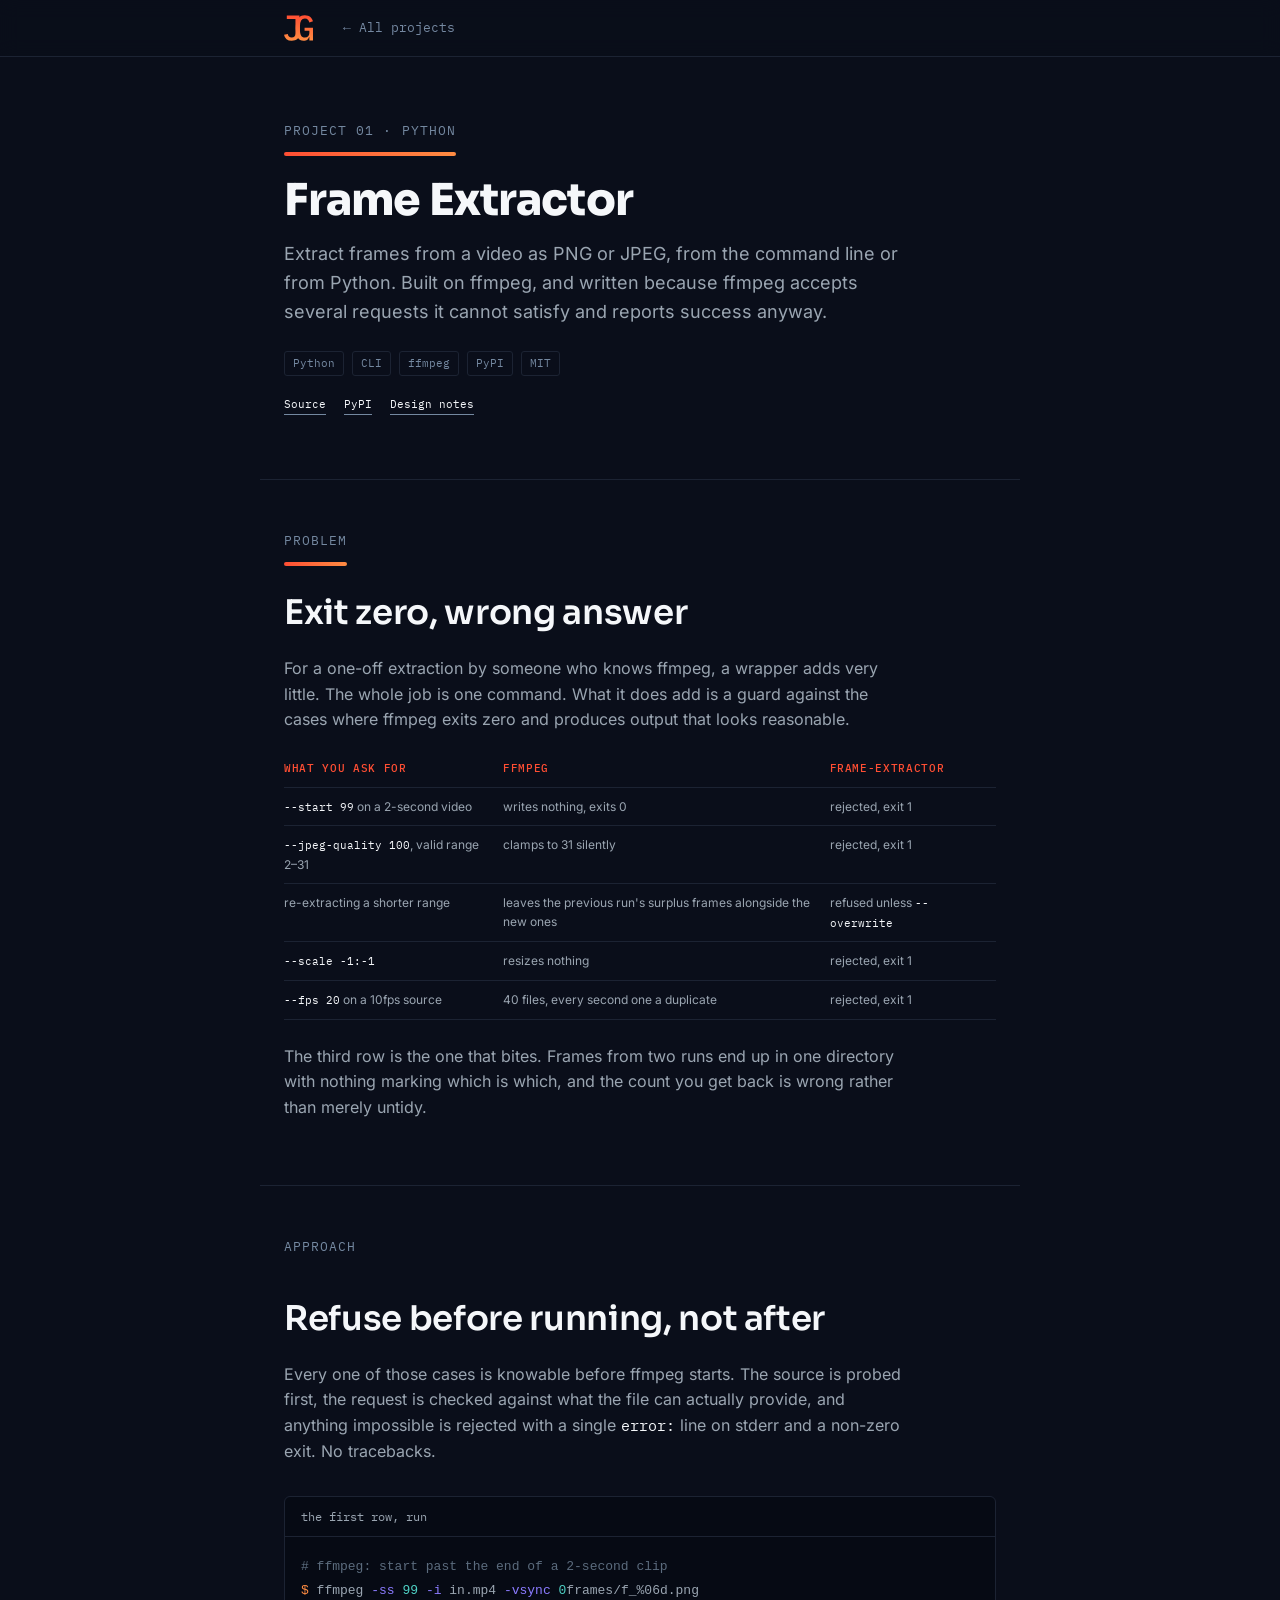
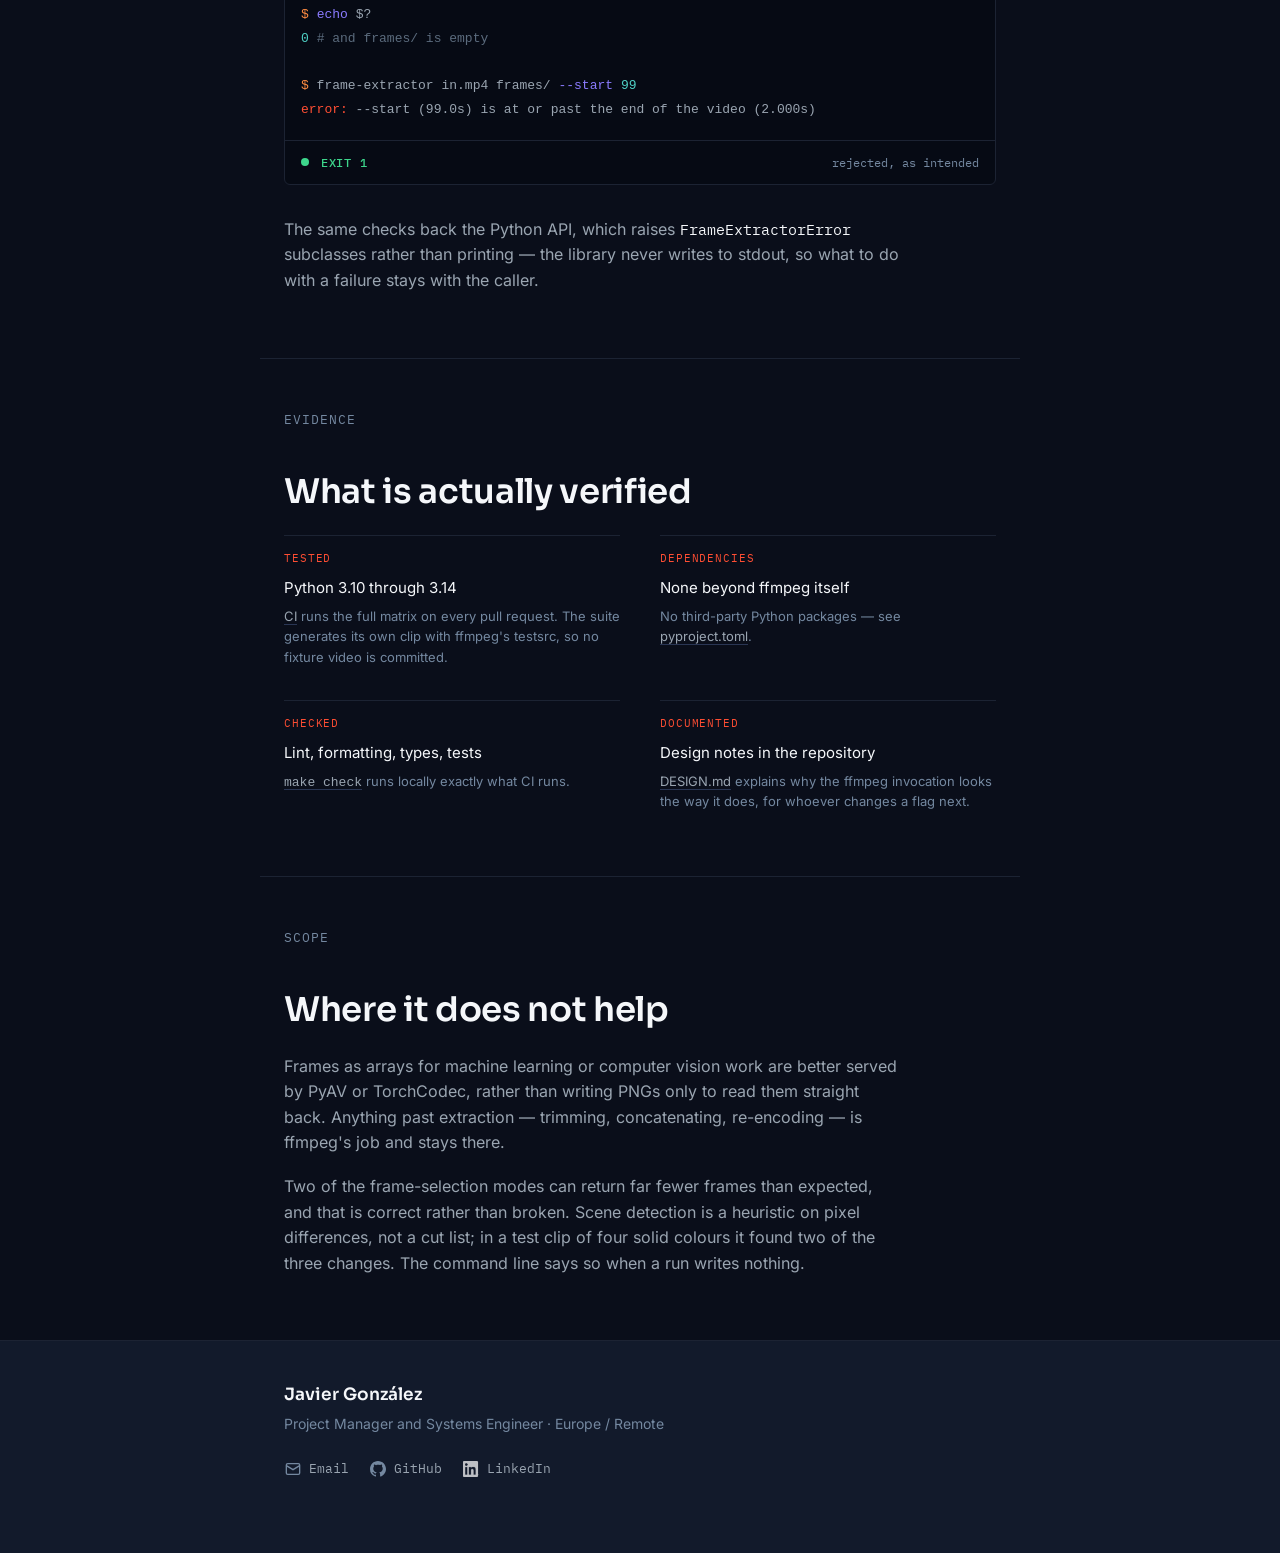
==== projects/frame-extractor/index.html @ 41cb8438 "feat: add frame-extractor detail page - Build the detail template as problem, approach, evidence and" ====
<!DOCTYPE html>
<html lang="en">

<head>
  <meta charset="UTF-8">
  <meta name="viewport" content="width=device-width, initial-scale=1.0">

  <title>Frame Extractor — Javier González</title>
  <meta name="description"
    content="Frame Extractor: a CLI and Python library for pulling frames out of video, built to reject the requests ffmpeg accepts and silently gets wrong.">

  <meta property="og:title" content="Frame Extractor — Javier González">
  <meta property="og:description"
    content="A CLI and Python library for pulling frames out of video, built to reject the requests ffmpeg accepts and silently gets wrong.">
  <meta property="og:type" content="article">
  <meta property="og:url" content="https://jgonmor16.github.io/projects/frame-extractor/">
  <meta property="og:image" content="https://jgonmor16.github.io/assets/img/og-image.png">
  <meta name="theme-color" content="#0A0E1A">

  <link rel="icon" href="/assets/img/favicon.ico" sizes="32x32">
  <link rel="icon" href="/assets/img/favicon.svg" type="image/svg+xml">
  <link rel="apple-touch-icon" href="/assets/img//apple-touch-icon.png">

  <link rel="stylesheet" href="/assets/css/fonts.css">
  <link rel="stylesheet" href="/assets/css/tokens.css">
  <link rel="stylesheet" href="/assets/css/base.css">
  <link rel="stylesheet" href="/assets/css/nav.css">
  <link rel="stylesheet" href="/assets/css/projects.css">
  <link rel="stylesheet" href="/assets/css/knowledge.css">
  <link rel="stylesheet" href="/assets/css/footer.css">
  <link rel="stylesheet" href="/assets/css/detail.css">
  <link rel="stylesheet" href="/assets/css/motion.css">
</head>

<body>

  <a class="skip-link" href="#main">Skip to content</a>

  <nav class="nav" aria-label="Main">
    <div class="nav__inner">
      <a class="nav__mark" href="/" aria-label="Home">
        <img src="/assets/img/logo.svg" alt="" width="29" height="26">
      </a>
      <ul class="nav__list">
        <li><a href="/#projects">&larr; All projects</a></li>
      </ul>
    </div>
  </nav>

  <main id="main">

    <header class="section detail__head">
      <p class="eyebrow">Project 01 &middot; Python</p>
      <h1 class="detail__title">Frame Extractor</h1>
      <p class="detail__lead">
        Extract frames from a video as PNG or JPEG, from the command
        line or from Python. Built on ffmpeg, and written because
        ffmpeg accepts several requests it cannot satisfy and reports
        success anyway.
      </p>

      <ul class="project__tags detail__tags">
        <li>Python</li>
        <li>CLI</li>
        <li>ffmpeg</li>
        <li>PyPI</li>
        <li>MIT</li>
      </ul>

      <div class="project__links detail__links">
        <a href="https://github.com/jgonmor16/frame-extractor" target="_blank" rel="noopener">Source</a>
        <a href="https://pypi.org/project/frame-extractor-ffmpeg/" target="_blank" rel="noopener">PyPI</a>
        <a href="https://github.com/jgonmor16/frame-extractor/blob/main/docs/DESIGN.md" target="_blank"
          rel="noopener">Design notes</a>
      </div>
    </header>

    <section class="section" aria-labelledby="problem-title">
      <p class="eyebrow">Problem</p>
      <h2 class="section__title" id="problem-title">
        Exit zero, wrong answer
      </h2>
      <p class="detail__text">
        For a one-off extraction by someone who knows ffmpeg, a wrapper
        adds very little. The whole job is one command. What it does
        add is a guard against the cases where ffmpeg exits zero and
        produces output that looks reasonable.
      </p>

      <div class="dtable-scroll">
        <table class="dtable">
          <thead>
            <tr>
              <th scope="col">What you ask for</th>
              <th scope="col">ffmpeg</th>
              <th scope="col">frame-extractor</th>
            </tr>
          </thead>
          <tbody>
            <tr>
              <td><code>--start 99</code> on a 2-second video</td>
              <td>writes nothing, exits 0</td>
              <td class="dtable__ok">rejected, exit 1</td>
            </tr>
            <tr>
              <td><code>--jpeg-quality 100</code>, valid range 2&ndash;31</td>
              <td>clamps to 31 silently</td>
              <td class="dtable__ok">rejected, exit 1</td>
            </tr>
            <tr>
              <td>re-extracting a shorter range</td>
              <td>leaves the previous run's surplus frames alongside
                the new ones</td>
              <td class="dtable__ok">refused unless
                <code>--overwrite</code>
              </td>
            </tr>
            <tr>
              <td><code>--scale -1:-1</code></td>
              <td>resizes nothing</td>
              <td class="dtable__ok">rejected, exit 1</td>
            </tr>
            <tr>
              <td><code>--fps 20</code> on a 10fps source</td>
              <td>40 files, every second one a duplicate</td>
              <td class="dtable__ok">rejected, exit 1</td>
            </tr>
          </tbody>
        </table>
      </div>

      <p class="detail__text">
        The third row is the one that bites. Frames from two runs end
        up in one directory with nothing marking which is which, and
        the count you get back is wrong rather than merely untidy.
      </p>
    </section>

    <section class="section" aria-labelledby="approach-title">
      <p class="eyebrow">Approach</p>
      <h2 class="section__title" id="approach-title">
        Refuse before running, not after
      </h2>
      <p class="detail__text">
        Every one of those cases is knowable before ffmpeg starts. The
        source is probed first, the request is checked against what the
        file can actually provide, and anything impossible is rejected
        with a single <code>error:</code> line on stderr and a non-zero
        exit. No tracebacks.
      </p>

      <!-- The preformatted lines below exceed 80 columns on
                                                                                                                                                                                                                                                                                                                                                                                                                                                                                                                                                                                                                                                                                                                                                                                                                                                                                                                                                                       purpose: whitespace is significant there, so wrapping
                                                                                                                                                                                                                                                                                                                                                                                                                                                                                                                                                                                                                                                                                                                                                                                                                                                                                                                                                                                  the source would add real breaks to the output. -->
      <figure class="term">
        <figcaption class="term__bar">
          <span class="term__label">the first row, run</span>
        </figcaption>
        <pre class="term__code"><code><span class="tok-c"># ffmpeg: start past the end of a 2-second clip</span>
<span class="tok-p">$</span> ffmpeg <span class="tok-k">-ss</span> <span class="tok-n">99</span> <span class="tok-k">-i</span> in.mp4 <span class="tok-k">-vsync</span> <span class="tok-n">0</span>frames/f_%06d.png
<span class="tok-p">$</span> <span class="tok-k">echo</span> $?
<span class="tok-n">0</span> <span class="tok-c"># and frames/ is empty</span>

<span class="tok-p">$</span> frame-extractor in.mp4 frames/ <span class="tok-k">--start</span> <span class="tok-n">99</span>
<span class="tok-e">error:</span> --start (99.0s) is at or past the end of the video (2.000s)</code></pre>
        <figcaption class="term__verdict">
          <span class="term__dot" aria-hidden="true"></span>
          EXIT 1
          <span class="term__meta">rejected, as intended</span>
        </figcaption>
      </figure>

      <p class="detail__text">
        The same checks back the Python API, which raises
        <code>FrameExtractorError</code> subclasses rather than
        printing &mdash; the library never writes to stdout, so what to
        do with a failure stays with the caller.
      </p>
    </section>

    <section class="section" aria-labelledby="evidence-title">
      <p class="eyebrow">Evidence</p>
      <h2 class="section__title" id="evidence-title">
        What is actually verified
      </h2>

      <dl class="knowledge detail__facts">
        <div class="knowledge__group">
          <dt class="knowledge__domain">Tested</dt>
          <dd class="knowledge__items">Python 3.10 through 3.14</dd>
          <dd class="knowledge__note">
            <a href="https://github.com/jgonmor16/frame-extractor/actions/workflows/tests.yml"
              target="_blank" rel="noopener">CI</a> runs the full
            matrix on every pull request. The suite generates its own
            clip with ffmpeg's testsrc, so no fixture video is
            committed.
          </dd>
        </div>
        <div class="knowledge__group">
          <dt class="knowledge__domain">Dependencies</dt>
          <dd class="knowledge__items">None beyond ffmpeg itself</dd>
          <dd class="knowledge__note">
            No third-party Python packages &mdash; see
            <a href="https://github.com/jgonmor16/frame-extractor/blob/main/pyproject.toml"
              target="_blank" rel="noopener">pyproject.toml</a>.
          </dd>
        </div>
        <div class="knowledge__group">
          <dt class="knowledge__domain">Checked</dt>
          <dd class="knowledge__items">Lint, formatting, types, tests</dd>
          <dd class="knowledge__note">
            <a href="https://github.com/jgonmor16/frame-extractor/blob/main/Makefile"
              target="_blank" rel="noopener"><code>make check</code></a>
            runs locally exactly what CI runs.
          </dd>
        </div>
        <div class="knowledge__group">
          <dt class="knowledge__domain">Documented</dt>
          <dd class="knowledge__items">Design notes in the repository</dd>
          <dd class="knowledge__note">
            <a href="https://github.com/jgonmor16/frame-extractor/blob/main/docs/DESIGN.md"
              target="_blank" rel="noopener">DESIGN.md</a> explains why
            the ffmpeg invocation looks the way it does, for whoever
            changes a flag next.
          </dd>
        </div>
      </dl>
    </section>

    <section class="section" aria-labelledby="scope-title">
      <p class="eyebrow">Scope</p>
      <h2 class="section__title" id="scope-title">
        Where it does not help
      </h2>
      <p class="detail__text">
        Frames as arrays for machine learning or computer vision work
        are better served by PyAV or TorchCodec, rather than writing
        PNGs only to read them straight back. Anything past extraction
        &mdash; trimming, concatenating, re-encoding &mdash; is
        ffmpeg's job and stays there.
      </p>
      <p class="detail__text">
        Two of the frame-selection modes can return far fewer frames
        than expected, and that is correct rather than broken. Scene
        detection is a heuristic on pixel differences, not a cut list;
        in a test clip of four solid colours it found two of the three
        changes. The command line says so when a run writes nothing.
      </p>
    </section>

  </main>

  <footer class="foot">
    <div class="foot__inner">
      <p class="foot__name">Javier González</p>
      <p class="foot__role">
        Project Manager and Systems Engineer &middot; Europe / Remote
      </p>
      <ul class="foot__links">
        <li>
          <a href="mailto:jgonmor16@gmail.com">
            <span class="contact__icon" aria-hidden="true">
              <svg viewBox="0 0 24 24" width="16" height="16"
                fill="none" stroke="currentColor" stroke-width="2">
                <rect x="2" y="4" width="20" height="16" rx="2"/>
                <path d="m2 7 10 6 10-6"/>
              </svg>
            </span>
            Email
          </a>
        </li>
        <li>
          <a href="https://github.com/jgonmor16"
            target="_blank" rel="noopener">
            <span class="contact__icon" aria-hidden="true">
              <svg viewBox="0 0 16 16" width="16" height="16" fill="currentColor">
                <path d="M6.766 11.328c-2.063-.25-3.516-1.734-3.516-3.656 0-.781.281-1.625.75-2.188-.203-.515-.172-1.609.063-2.062.625-.078 1.468.25 1.968.703.594-.187 1.219-.281 1.985-.281.765 0 1.39.094 1.953.265.484-.437 1.344-.765 1.969-.687.218.422.25 1.515.046 2.047.5.593.766 1.39.766 2.203 0 1.922-1.453 3.375-3.547 3.64.531.344.89 1.094.89 1.954v1.625c0 .468.391.734.86.547C13.781 14.359 16 11.53 16 8.03 16 3.61 12.406 0 7.984 0 3.563 0 0 3.61 0 8.031a7.88 7.88 0 0 0 5.172 7.422c.422.156.828-.125.828-.547v-1.25c-.219.094-.5.156-.75.156-1.031 0-1.64-.562-2.078-1.609-.172-.422-.36-.672-.719-.719-.187-.015-.25-.093-.25-.187 0-.188.313-.328.625-.328.453 0 .844.281 1.25.86.313.452.64.655 1.031.655s.641-.14 1-.5c.266-.265.47-.5.657-.656"/>
              </svg>
            </span>
            GitHub</a>
        </li>
        <li>
          <a href="https://www.linkedin.com/in/jgonzalezmoreno/"
            target="_blank" rel="noopener">
            <span class="contact__icon">
              <img src="/assets/img/InBug-White.png" alt="LinkedIn"
                width="16" height="16">
            </span>
            LinkedIn</a>
        </li>
      </ul>
    </div>
  </footer>

  <script src="/assets/js/motion.js" defer></script>
</body>

</html>
---- assets/css/fonts.css ----
/* Self-hosted open source fonts.
   Sora, Inter and IBM Plex Mono are all licensed under the
   SIL Open Font License 1.1. See fonts/OFL.txt for full terms.
   Served locally so the page makes no third-party requests. */

/* ---------- Sora (display) ---------- */
@font-face {
  font-family: 'Sora';
  font-style: normal;
  font-weight: 600;
  font-display: swap;
  src: url('../fonts/sora-latin-600-normal.woff2') format('woff2');
  unicode-range:
    U+0000-00FF, U+0131, U+0152-0153, U+02BB-02BC, U+02C6, U+02DA,
    U+02DC, U+0304, U+0308, U+0329, U+2000-206F, U+2074, U+20AC,
    U+2122, U+2191, U+2193, U+2212, U+2215, U+FEFF, U+FFFD;
}

@font-face {
  font-family: 'Sora';
  font-style: normal;
  font-weight: 600;
  font-display: swap;
  src: url('../fonts/sora-latin-ext-600-normal.woff2') format('woff2');
  unicode-range:
    U+0100-02BA, U+02BD-02C5, U+02C7-02CC, U+02CE-02D7, U+02DD-02FF,
    U+1D00-1DBF, U+1E00-1E9F, U+1EF2-1EFF, U+2020, U+20A0-20AB,
    U+20AD-20C0, U+2113, U+2C60-2C7F, U+A720-A7FF;
}

@font-face {
  font-family: 'Sora';
  font-style: normal;
  font-weight: 800;
  font-display: swap;
  src: url('../fonts/sora-latin-800-normal.woff2') format('woff2');
  unicode-range:
    U+0000-00FF, U+0131, U+0152-0153, U+02BB-02BC, U+02C6, U+02DA,
    U+02DC, U+0304, U+0308, U+0329, U+2000-206F, U+2074, U+20AC,
    U+2122, U+2191, U+2193, U+2212, U+2215, U+FEFF, U+FFFD;
}

@font-face {
  font-family: 'Sora';
  font-style: normal;
  font-weight: 800;
  font-display: swap;
  src: url('../fonts/sora-latin-ext-800-normal.woff2') format('woff2');
  unicode-range:
    U+0100-02BA, U+02BD-02C5, U+02C7-02CC, U+02CE-02D7, U+02DD-02FF,
    U+1D00-1DBF, U+1E00-1E9F, U+1EF2-1EFF, U+2020, U+20A0-20AB,
    U+20AD-20C0, U+2113, U+2C60-2C7F, U+A720-A7FF;
}

/* ---------- Inter (body) ---------- */
@font-face {
  font-family: 'Inter';
  font-style: normal;
  font-weight: 400;
  font-display: swap;
  src: url('../fonts/inter-latin-400-normal.woff2') format('woff2');
  unicode-range:
    U+0000-00FF, U+0131, U+0152-0153, U+02BB-02BC, U+02C6, U+02DA,
    U+02DC, U+0304, U+0308, U+0329, U+2000-206F, U+2074, U+20AC,
    U+2122, U+2191, U+2193, U+2212, U+2215, U+FEFF, U+FFFD;
}

@font-face {
  font-family: 'Inter';
  font-style: normal;
  font-weight: 400;
  font-display: swap;
  src: url('../fonts/inter-latin-ext-400-normal.woff2') format('woff2');
  unicode-range:
    U+0100-02BA, U+02BD-02C5, U+02C7-02CC, U+02CE-02D7, U+02DD-02FF,
    U+1D00-1DBF, U+1E00-1E9F, U+1EF2-1EFF, U+2020, U+20A0-20AB,
    U+20AD-20C0, U+2113, U+2C60-2C7F, U+A720-A7FF;
}

@font-face {
  font-family: 'Inter';
  font-style: normal;
  font-weight: 500;
  font-display: swap;
  src: url('../fonts/inter-latin-500-normal.woff2') format('woff2');
  unicode-range:
    U+0000-00FF, U+0131, U+0152-0153, U+02BB-02BC, U+02C6, U+02DA,
    U+02DC, U+0304, U+0308, U+0329, U+2000-206F, U+2074, U+20AC,
    U+2122, U+2191, U+2193, U+2212, U+2215, U+FEFF, U+FFFD;
}

@font-face {
  font-family: 'Inter';
  font-style: normal;
  font-weight: 500;
  font-display: swap;
  src: url('../fonts/inter-latin-ext-500-normal.woff2') format('woff2');
  unicode-range:
    U+0100-02BA, U+02BD-02C5, U+02C7-02CC, U+02CE-02D7, U+02DD-02FF,
    U+1D00-1DBF, U+1E00-1E9F, U+1EF2-1EFF, U+2020, U+20A0-20AB,
    U+20AD-20C0, U+2113, U+2C60-2C7F, U+A720-A7FF;
}

@font-face {
  font-family: 'Inter';
  font-style: normal;
  font-weight: 600;
  font-display: swap;
  src: url('../fonts/inter-latin-600-normal.woff2') format('woff2');
  unicode-range:
    U+0000-00FF, U+0131, U+0152-0153, U+02BB-02BC, U+02C6, U+02DA,
    U+02DC, U+0304, U+0308, U+0329, U+2000-206F, U+2074, U+20AC,
    U+2122, U+2191, U+2193, U+2212, U+2215, U+FEFF, U+FFFD;
}

@font-face {
  font-family: 'Inter';
  font-style: normal;
  font-weight: 600;
  font-display: swap;
  src: url('../fonts/inter-latin-ext-600-normal.woff2') format('woff2');
  unicode-range:
    U+0100-02BA, U+02BD-02C5, U+02C7-02CC, U+02CE-02D7, U+02DD-02FF,
    U+1D00-1DBF, U+1E00-1E9F, U+1EF2-1EFF, U+2020, U+20A0-20AB,
    U+20AD-20C0, U+2113, U+2C60-2C7F, U+A720-A7FF;
}

/* ---------- IBM Plex Mono (accent) ---------- */
@font-face {
  font-family: 'IBM Plex Mono';
  font-style: normal;
  font-weight: 400;
  font-display: swap;
  src: url('../fonts/ibm-plex-mono-latin-400-normal.woff2') format('woff2');
  unicode-range:
    U+0000-00FF, U+0131, U+0152-0153, U+02BB-02BC, U+02C6, U+02DA,
    U+02DC, U+0304, U+0308, U+0329, U+2000-206F, U+2074, U+20AC,
    U+2122, U+2191, U+2193, U+2212, U+2215, U+FEFF, U+FFFD;
}

@font-face {
  font-family: 'IBM Plex Mono';
  font-style: normal;
  font-weight: 400;
  font-display: swap;
  src: url('../fonts/ibm-plex-mono-latin-ext-400-normal.woff2') format('woff2');
  unicode-range:
    U+0100-02BA, U+02BD-02C5, U+02C7-02CC, U+02CE-02D7, U+02DD-02FF,
    U+1D00-1DBF, U+1E00-1E9F, U+1EF2-1EFF, U+2020, U+20A0-20AB,
    U+20AD-20C0, U+2113, U+2C60-2C7F, U+A720-A7FF;
}

@font-face {
  font-family: 'IBM Plex Mono';
  font-style: normal;
  font-weight: 500;
  font-display: swap;
  src: url('../fonts/ibm-plex-mono-latin-500-normal.woff2') format('woff2');
  unicode-range:
    U+0000-00FF, U+0131, U+0152-0153, U+02BB-02BC, U+02C6, U+02DA,
    U+02DC, U+0304, U+0308, U+0329, U+2000-206F, U+2074, U+20AC,
    U+2122, U+2191, U+2193, U+2212, U+2215, U+FEFF, U+FFFD;
}

@font-face {
  font-family: 'IBM Plex Mono';
  font-style: normal;
  font-weight: 500;
  font-display: swap;
  src: url('../fonts/ibm-plex-mono-latin-ext-500-normal.woff2') format('woff2');
  unicode-range:
    U+0100-02BA, U+02BD-02C5, U+02C7-02CC, U+02CE-02D7, U+02DD-02FF,
    U+1D00-1DBF, U+1E00-1E9F, U+1EF2-1EFF, U+2020, U+20A0-20AB,
    U+20AD-20C0, U+2113, U+2C60-2C7F, U+A720-A7FF;
}
---- assets/css/tokens.css ----
/* ---------- Design tokens ---------- */
:root {
  --bg: #0A0E1A;
  --surface: #0D1220;
  --surface-2: #121A2B;
  --line: #1C2333;
  --line-strong: #2A3654;

  --text-primary: #F5F7FA;
  --text-secondary: #9AA5B1;
  --text-muted: #7488A0;
  --text-faint: #7488A0;

  --accent: #FF4E33;
  --accent-2: #FF8C42;

  --signal: #3DD68C;
  --info: #8B7BFF;

  /* Syntax, for code panels. */
  --tok-kw: #FF8C42;
  --tok-str: #3DD68C;
  --tok-fn: #8B7BFF;
  --tok-num: #4FD1C5;
  --tok-comment: #5B6B7D;
  --tok-err: #FF4E33;

  --font-display: 'Sora', sans-serif;
  --font-body: 'Inter', sans-serif;
  --font-mono: 'IBM Plex Mono', monospace;

  --radius: 6px;
  --container: 760px;
  --section-gap: clamp(44px, 5vw, 64px);
  --nav-h: 56px;
}
---- assets/css/base.css ----
/* ---------- Reset ---------- */
*,
*::before,
*::after {
  box-sizing: border-box;
}

html {
  scroll-behavior: smooth;
}

body {
  margin: 0;
  background: var(--bg);
  color: var(--text-primary);
  font-family: var(--font-body);
  line-height: 1.6;
  -webkit-font-smoothing: antialiased;
}

img {
  max-width: 100%;
  display: block;
}

/* ---------- Accessibility: focus + skip link ---------- */
a:focus-visible,
button:focus-visible {
  outline: 2px solid var(--accent-2);
  outline-offset: 3px;
}

.skip-link {
  position: absolute;
  left: -999px;
  top: 0;
  background: var(--accent);
  color: #1a0400;
  padding: 10px 16px;
  border-radius: var(--radius);
  font-family: var(--font-mono);
  font-size: 14px;
  z-index: 100;
}

.skip-link:focus {
  left: 16px;
  top: 16px;
}

/* ---------- Section marker (reused across every section) ---------- */
.eyebrow {
  font-family: var(--font-mono);
  font-size: clamp(11px, 1.2vw, 13px);
  color: var(--text-muted);
  letter-spacing: 0.08em;
  text-transform: uppercase;
  width: fit-content;
  margin: 0 0 20px;
}

.eyebrow::after {
  content: "";
  display: block;
  height: 4px;
  margin-top: 10px;
  border-radius: 2px;
  background: linear-gradient(90deg, var(--accent), var(--accent-2));
  transform-origin: left center;
}

/* ---------- Layout primitives ---------- */
.section+.section {
  border-top: 1px solid var(--line);
}

.section {
  padding: clamp(36px, 4vw, 52px) 24px var(--section-gap);
  max-width: var(--container);
  margin: 0 auto;
}

.section__title {
  font-family: var(--font-display);
  font-weight: 600;
  font-size: clamp(26px, 4vw, 34px);
  letter-spacing: -0.01em;
  margin: 0 0 16px;
}

.section__lead {
  color: var(--text-secondary);
  max-width: 520px;
  margin: 0 0 48px;
}

.contact__icon {
  display: inline-flex;
  align-items: center;
  justify-content: center;
  flex: 0 0 auto;
  color: var(--text-muted);
  width: 18px;
  height: 18px;
}

.contact__icon svg,
.contact__icon img {
  display: block;
  width: 16px;
  height: 16px;
}

.contact__icon img {
  opacity: 0.72;
}
---- assets/css/nav.css ----
/* ---------- Nav ---------- */
/* scroll-padding stops an anchored section landing
   underneath the sticky bar. */
html {
  scroll-padding-top: calc(var(--nav-h) - 1px);
}

.nav {
  position: sticky;
  top: 0;
  z-index: 50;
  background: color-mix(in srgb, var(--bg) 86%, transparent);
  backdrop-filter: blur(10px);
  border-bottom: 1px solid var(--line);
}

.nav__inner {
  display: flex;
  align-items: center;
  gap: 20px;
  min-height: var(--nav-h);
  max-width: var(--container);
  margin: 0 auto;
  padding: 0 24px;
}

.nav__mark {
  display: flex;
  align-items: center;
  flex: 0 0 auto;
}

.nav__mark img {
  display: block;
}

.nav__list {
  display: flex;
  flex-wrap: wrap;
  align-items: center;
  gap: 2px;
  margin: 0;
  padding: 0;
  list-style: none;
}

.nav__list a {
  display: block;
  position: relative;
  padding: 6px 10px;
  border-radius: 4px;
  font-family: var(--font-mono);
  font-size: 13px;
  color: var(--text-muted);
  text-decoration: none;
  transition: color 0.15s ease, background 0.15s ease;
}

.nav__list a:hover {
  color: var(--text-primary);
  background: var(--surface);
}

.nav__list a[aria-current="true"] {
  color: var(--text-primary);
}

.nav__list a[aria-current="true"]::after {
  content: "";
  position: absolute;
  left: 10px;
  right: 10px;
  bottom: 0;
  height: 2px;
  border-radius: 1px;
  background: linear-gradient(90deg, var(--accent), var(--accent-2));
}

@media (max-width: 460px) {
  .nav__mark {
    display: none;
  }

  .nav__list a {
    padding: 6px 7px;
    font-size: 12px;
  }
}
---- assets/css/projects.css ----
/* ---------- Project cards ---------- */
.projects {
  display: grid;
  gap: 20px;
  grid-template-columns: 1fr;
  list-style: none;
  margin: 0;
  padding: 0;
}

@media (min-width: 720px) {
  .projects {
    grid-template-columns: 1fr 1fr;
  }
}

.project {
  position: relative;
  display: flex;
  flex-direction: column;
  padding: 28px 24px 24px;
  border: 1px solid var(--line);
  border-radius: var(--radius);
  background: var(--surface);
  transition: border-color 0.2s ease, transform 0.2s ease;
}

.project:hover {
  border-color: var(--accent);
  transform: translateY(-2px);
}

.project__index {
  font-family: var(--font-mono);
  font-size: 15px;
  font-weight: 500;
  color: var(--accent);
  margin: 0 0 12px;
}

.project__name {
  font-family: var(--font-display);
  font-weight: 600;
  font-size: 19px;
  margin: 0 0 10px;
}

.project__desc {
  color: var(--text-secondary);
  font-size: 15px;
  margin: 0 0 20px;
  flex-grow: 1;
}

.project__tags {
  display: flex;
  flex-wrap: wrap;
  gap: 8px;
  list-style: none;
  margin: 0 0 20px;
  padding: 0;
  position: relative;
  z-index: 1;
  width: fit-content;
  max-width: 100%,
}

.project__tags li {
  font-family: var(--font-mono);
  font-size: 11px;
  color: var(--text-muted);
  border: 1px solid var(--line);
  border-radius: 3px;
  padding: 3px 8px;
}

.project__links {
  display: flex;
  flex-wrap: wrap;
  gap: 18px;
  padding-right: 28px;
  font-family: var(--font-mono);
  font-size: 11px;
  position: relative;
  z-index: 1;
  width: fit-content;
  max-width: 100%,
}

.project__links a {
  color: var(--text-primary);
  text-decoration: none;
  white-space: nowrap;
  border-bottom: 1px solid var(--text-muted);
  transition: border-color 0.15s ease;
}

.project__links a:hover {
  border-bottom-color: var(--accent);
}

/* ---------- Terminal panel ---------- */
.term {
  margin: 32px 0;
  border: 1px solid var(--line);
  border-radius: var(--radius);
  background: #060A14;
  overflow: hidden;
}

.term__bar {
  display: flex;
  flex-wrap: wrap;
  align-items: baseline;
  gap: 4px 12px;
  padding: 10px 16px;
  border-bottom: 1px solid var(--line);
  font-family: var(--font-mono);
  font-size: 12px;
}

.term__label {
  color: var(--text-secondary);
}

.term__note {
  color: var(--text-faint);
}

.term__code {
  margin: 0;
  padding: 18px 16px;
  overflow-x: auto;
  font-family: var(--font-mono);
  font-size: 13px;
  line-height: 1.75;
  color: var(--text-secondary);
  -webkit-overflow-scrolling: touch;
}

.term__verdict {
  display: flex;
  flex-wrap: wrap;
  align-items: center;
  gap: 8px 12px;
  padding: 12px 16px;
  border-top: 1px solid var(--line);
  font-family: var(--font-mono);
  font-size: 12px;
  font-weight: 500;
  letter-spacing: 0.06em;
  color: var(--signal);
}

.term__dot {
  width: 8px;
  height: 8px;
  color: var(--signal);
  border-radius: 50%;
  background: currentColor;
}

.term__meta {
  margin-left: auto;
  color: var(--text-faint);
  font-weight: 400;
  letter-spacing: 0;
}

.tok-p {
  color: var(--accent-2);
}

.tok-k {
  color: var(--tok-fn);
}

.tok-n {
  color: var(--tok-num);
}

.tok-c {
  color: var(--tok-comment);
}

.tok-e {
  color: var(--tok-err);
  font-weight: 500;
}

@media (max-width: 560px) {
  .term__code {
    font-size: 12px;
  }
}

.project__go {
  position: absolute;
  bottom: 12px;
  right: 24px;
  font-family: var(--font-mono);
  font-size: 26px;
  color: var(--text-muted);
  transition: color 0.2s ease, transform 0.2s ease;
}

.project:hover .project__go {
  color: var(--accent);
  transform: translateX(3px);
}

.project__name a {
  color: inherit;
  text-decoration: none;
}

/* Stretched link: the title is the real anchor and its
   pseudo-element covers the card, so the whole surface
   navigates without nesting anchors. */
.project__name a::after {
  content: "";
  position: absolute;
  inset: 0;
  border-radius: var(--radius);
}

.project:hover .project__name a {
  color: var(--accent-2);
}
---- assets/css/knowledge.css ----
/* ---------- Technical knowledge ---------- */
.knowledge {
  display: grid;
  gap: 28px;
  grid-template-columns: 1fr;
  margin: 0;
  padding: 0;
}

@media (min-width: 720px) {
  .knowledge {
    grid-template-columns: 1fr 1fr;
    gap: 32px 40px;
  }
}

.knowledge__group {
  border-top: 1px solid var(--line);
  padding-top: 14px;
}

.knowledge__domain {
  font-family: var(--font-mono);
  font-size: 11px;
  color: var(--accent);
  letter-spacing: 0.08em;
  text-transform: uppercase;
  margin: 0 0 8px;
}

.knowledge__items {
  margin: 0 0 6px;
  font-size: 15px;
}

.knowledge__note {
  margin: 0;
  font-size: 13px;
  color: var(--text-muted);
}
---- assets/css/footer.css ----
/* ---------- Footer ---------- */
.foot {
  border-top: 1px solid var(--line);
  background: var(--surface-2);
}

.foot__inner {
  max-width: var(--container);
  margin: 0 auto;
  padding: 40px 24px 48px;
}

.foot__name {
  margin: 0 0 4px;
  font-family: var(--font-display);
  font-weight: 600;
  font-size: 17px;
}

.foot__role {
  margin: 0 0 24px;
  font-size: 14px;
  color: var(--text-muted);
}

.foot__links {
  display: flex;
  flex-wrap: wrap;
  gap: 20px;
  margin: 0 0 28px;
  padding: 0;
  list-style: none;
  font-family: var(--font-mono);
  font-size: 13px;
}

.foot__links a {
  display: inline-flex;
  align-items: center;
  gap: 7px;
  color: var(--text-secondary);
  text-decoration: none;
  border-bottom: 1px solid transparent;
  transition: color 0.15s ease, border-color 0.15s ease;
}

.foot__links a:hover {
  color: var(--text-primary);
  border-bottom-color: var(--accent);
}

.foot__colophon {
  margin: 0;
  max-width: 46ch;
  font-size: 12px;
  line-height: 1.55;
  color: var(--text-faint);
}
---- assets/css/detail.css ----
/* Detail pages sit below a nav rather than a full-height hero,
   so the head needs its own top spacing. */
.detail__head {
  padding-top: clamp(40px, 6vw, 64px);
}

.detail__title {
  font-family: var(--font-display);
  font-weight: 800;
  font-size: clamp(30px, 5.5vw, 44px);
  letter-spacing: -0.02em;
  line-height: 1.1;
  margin: 0 0 16px;
}

.detail__lead {
  color: var(--text-secondary);
  font-size: clamp(16px, 2vw, 18px);
  max-width: 56ch;
  margin: 0 0 24px;
}

.detail__tags {
  margin: 0 0 20px;
}

.detail__links {
  margin: 0;
}

.detail__text {
  color: var(--text-secondary);
  max-width: 62ch;
  margin: 0 0 18px;
}

.detail__text:last-child {
  margin-bottom: 0;
}

.detail__text code {
  font-family: var(--font-mono);
  font-size: 0.92em;
  color: var(--text-primary);
}

.detail__facts {
  margin-bottom: 0;
}

/* Comparison table */
/* The table has a minimum width, so it scrolls on a phone
   rather than crushing three columns into nothing. */
.dtable-scroll {
  overflow-x: auto;
  margin: 0 0 24px;
}

.dtable-scroll:focus-visible {
  outline: 2px solid var(--accent-2);
  outline-offset: 3px;
}

.dtable {
  width: 100%;
  min-width: 520px;
  border-collapse: collapse;
  font-size: 12px;
}

.dtable th,
.dtable td {
  padding: 9px 12px 9px 0;
  text-align: left;
  vertical-align: top;
  border-bottom: 1px solid var(--line);
}

.dtable thead th {
  font-family: var(--font-mono);
  font-size: 11px;
  font-weight: 500;
  letter-spacing: 0.06em;
  text-transform: uppercase;
  color: var(--accent);
  white-space: nowrap;
}

.dtable td {
  color: var(--text-secondary);
}

.dtable code {
  font-family: var(--font-mono);
  font-size: 0.92em;
  color: var(--text-primary);
}

.dtable__ok {
  color: var(--signal);
}

/* Screenshots and diagrams */
.detail__figure {
  margin: 28px 0 0;
}

.detail__figure img {
  width: 100%;
  border: 1px solid var(--line);
  border-radius: var(--radius);
  background: var(--surface);
}

.detail__caption {
  margin: 10px 0 0;
  font-family: var(--font-mono);
  font-size: 12px;
  color: var(--text-faint);
}

.knowledge__items a,
.knowledge__note a {
  color: var(--text-secondary);
  text-decoration: none;
  border-bottom: 1px solid var(--line-strong);
  transition: color 0.15s ease, border-color 0.15s ease;
}

.knowledge__items a:hover,
.knowledge__note a:hover {
  color: var(--text-primary);
  border-bottom-color: var(--accent);
}
---- assets/css/motion.css ----
/* ---------- Motion ---------- */
@media (prefers-reduced-motion: reduce) {
  .hero__mark::after {
    animation: none;
  }

  html {
    scroll-behavior: auto;
  }
}

@media (prefers-reduced-motion: no-preference) {
  .js .reveal>* {
    opacity: 0;
    transform: translateY(14px);
    transition: opacity 0.55s cubic-bezier(.2, .7, .3, 1),
      transform 0.55s cubic-bezier(.2, .7, .3, 1);
  }

  .js .reveal.is-visible>* {
    opacity: 1;
    transform: none;
  }

  .js .reveal>*:nth-child(2) {
    transition-delay: 60ms;
  }

  .js .reveal>*:nth-child(3) {
    transition-delay: 120ms;
  }

  .js .reveal>*:nth-child(4) {
    transition-delay: 180ms;
  }

  .js .reveal>*:nth-child(5) {
    transition-delay: 240ms;
  }

  .js .reveal>*:nth-child(6) {
    transition-delay: 300ms;
  }

  /* Cards, knowledge groups and contact rows stagger within
     their own container rather than with the section. */
  .js .reveal .project,
  .js .reveal .knowledge__group,
  .js .reveal .contact li {
    opacity: 0;
    transform: translateY(12px);
    transition: opacity 0.5s cubic-bezier(.2, .7, .3, 1),
      transform 0.5s cubic-bezier(.2, .7, .3, 1),
      border-color 0.2s ease;
  }

  .js .reveal.is-visible .project,
  .js .reveal.is-visible .knowledge__group,
  .js .reveal.is-visible .contact li {
    opacity: 1;
    transform: none;
  }

  .js .reveal .project:nth-child(2),
  .js .reveal .knowledge__group:nth-child(2),
  .js .reveal .contact li:nth-child(2) {
    transition-delay: 90ms;
  }

  .js .reveal .project:nth-child(3),
  .js .reveal .knowledge__group:nth-child(3),
  .js .reveal .contact li:nth-child(3) {
    transition-delay: 180ms;
  }

  .js .reveal .knowledge__group:nth-child(4) {
    transition-delay: 270ms;
  }

  /* The hover lift must win over the reveal's transform. */
  .js .reveal.is-visible .project:hover {
    transform: translateY(-2px);
  }

  .term__dot {
    animation: pulse 2.4s cubic-bezier(.2, .7, .3, 1) infinite;
  }

  /* The bar draws itself just after its label arrives. */
  .js .reveal .eyebrow::after {
    transform: scaleX(0);
    opacity: 0.3;
    transition: transform 0.6s cubic-bezier(.2, .7, .3, 1),
      opacity 0.6s cubic-bezier(.2, .7, .3, 1);
    transition-delay: 160ms;
  }

  .js .reveal.is-visible .eyebrow::after {
    transform: scaleX(1);
    opacity: 1;
  }
}

@media (prefers-reduced-motion: reduce) {
  .contact__arrow {
    transition: none;
  }
}

@keyframes ignite {
  from {
    transform: scaleX(0);
    opacity: 0.3;
  }

  to {
    transform: scaleX(1);
    opacity: 1;
  }
}

@keyframes pulse {

  0%,
  100% {
    opacity: 1;
  }

  50% {
    opacity: 0.45;
  }
}
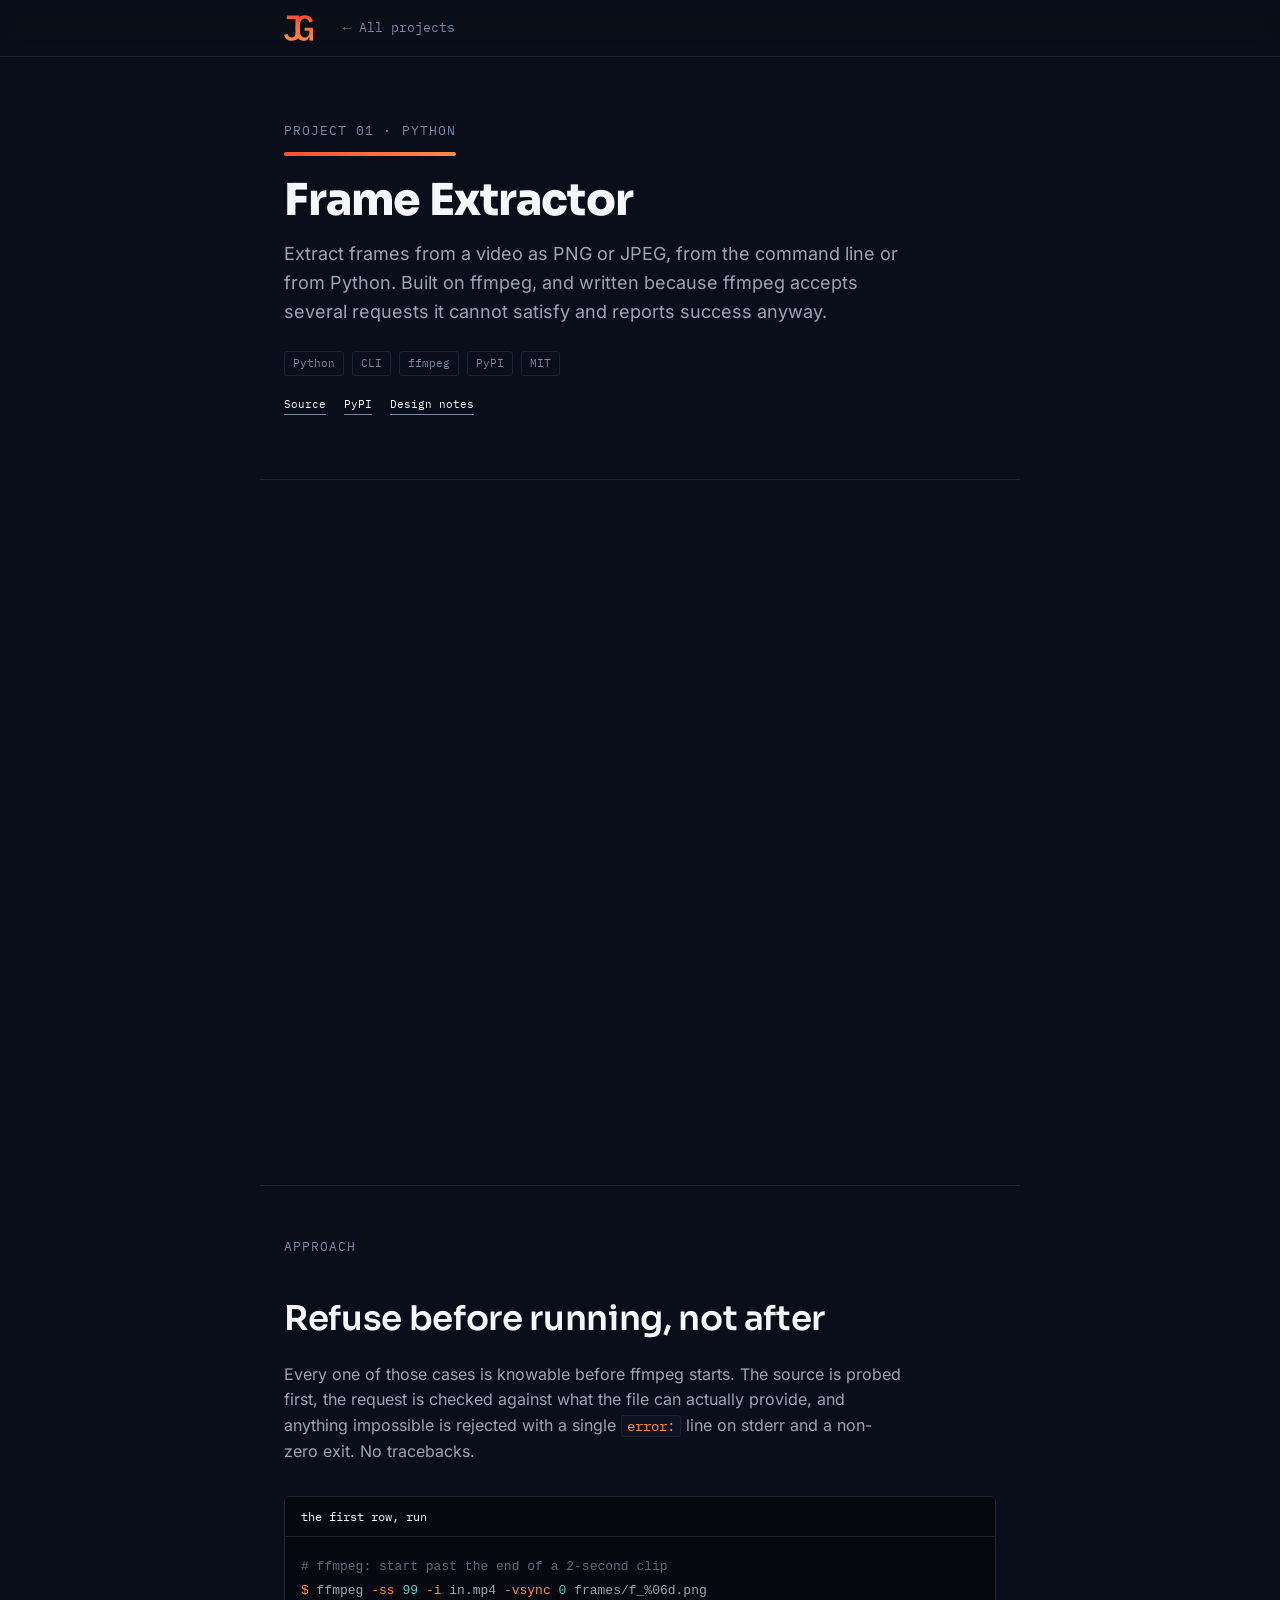
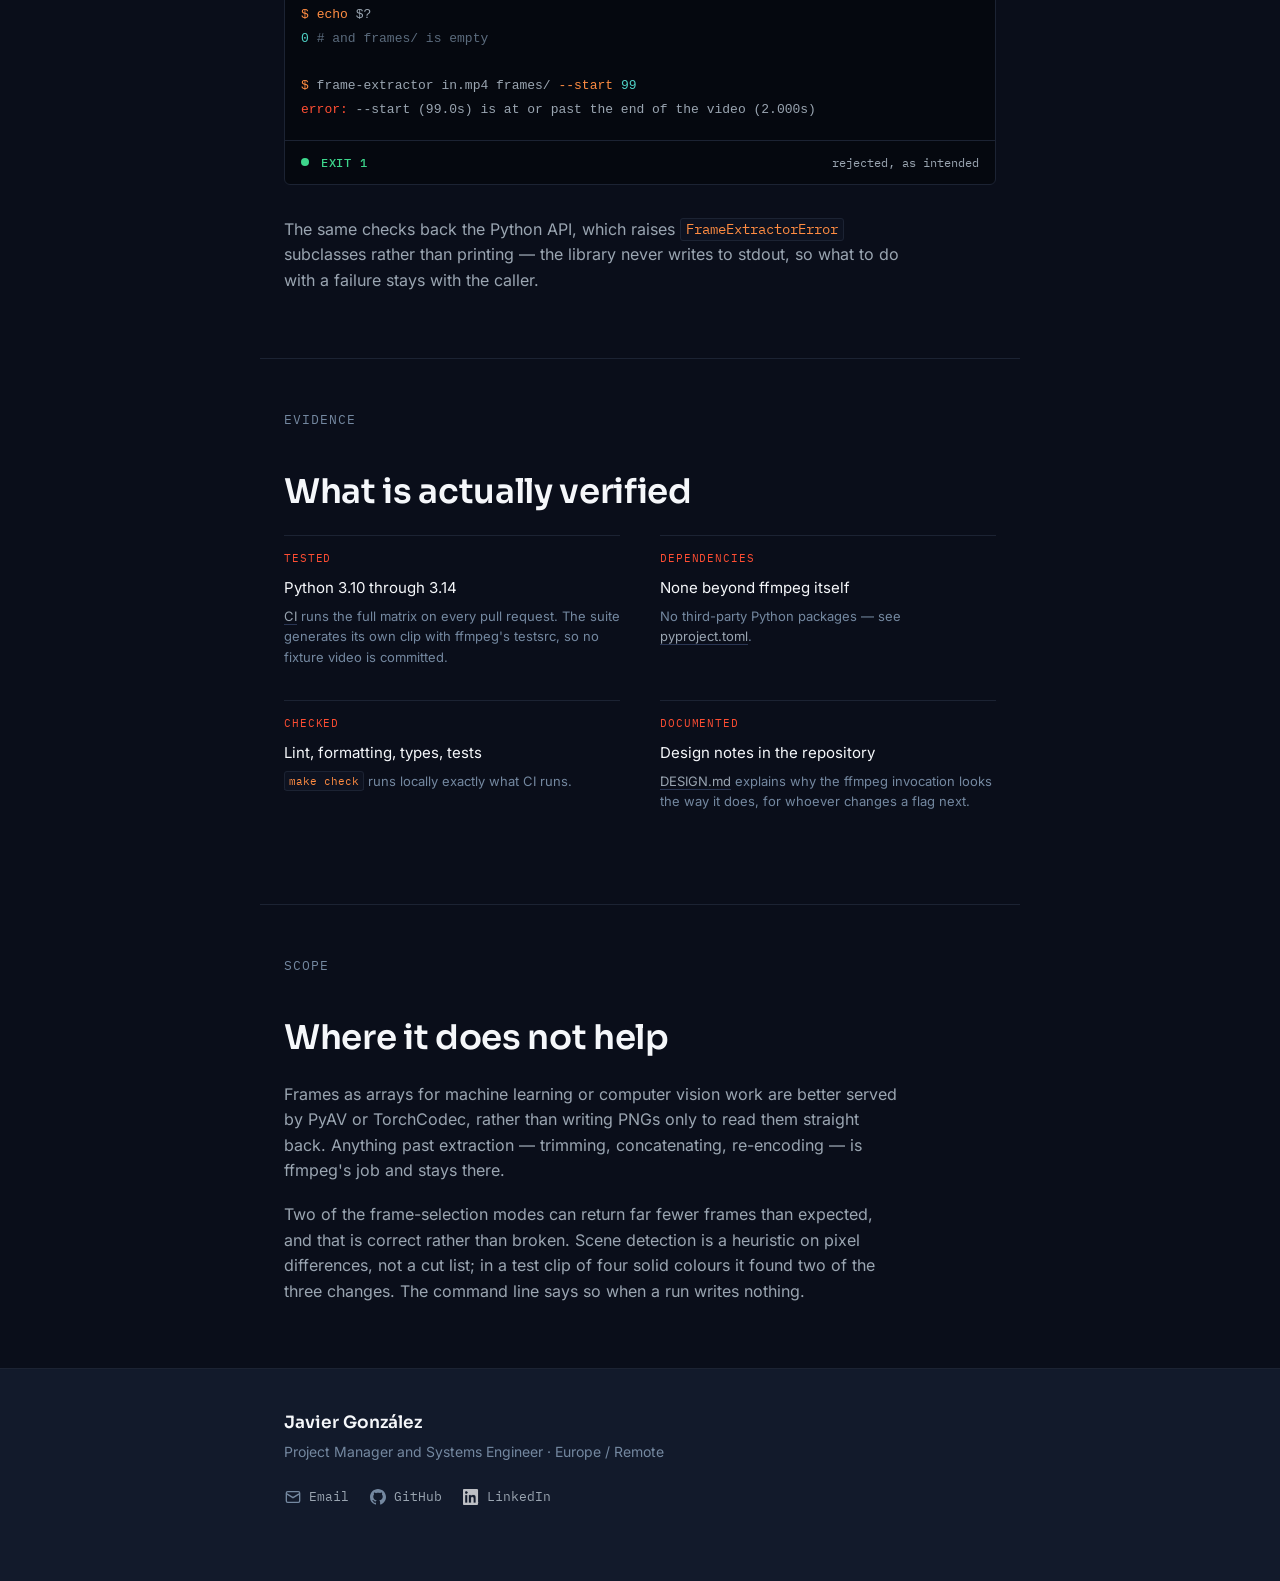
==== commit a1f86cf8: "feat: add HDL tooling detail page - Lead the page with the indent query rather than the two config f" ====
--- a/projects/frame-extractor/index.html
+++ b/projects/frame-extractor/index.html
@@ -19,7 +19,7 @@
 
   <link rel="icon" href="/assets/img/favicon.ico" sizes="32x32">
   <link rel="icon" href="/assets/img/favicon.svg" type="image/svg+xml">
-  <link rel="apple-touch-icon" href="/assets/img//apple-touch-icon.png">
+  <link rel="apple-touch-icon" href="/assets/img/apple-touch-icon.png">
 
   <link rel="stylesheet" href="/assets/css/fonts.css">
   <link rel="stylesheet" href="/assets/css/tokens.css">
@@ -150,14 +150,14 @@
       </p>
 
       <!-- The preformatted lines below exceed 80 columns on
-                                                                                                                                                                                                                                                                                                                                                                                                                                                                                                                                                                                                                                                                                                                                                                                                                                                                                                                                                                       purpose: whitespace is significant there, so wrapping
-                                                                                                                                                                                                                                                                                                                                                                                                                                                                                                                                                                                                                                                                                                                                                                                                                                                                                                                                                                                  the source would add real breaks to the output. -->
+           purpose: whitespace is significant there, so wrapping
+           the source would add real breaks to the output. -->
       <figure class="term">
         <figcaption class="term__bar">
           <span class="term__label">the first row, run</span>
         </figcaption>
         <pre class="term__code"><code><span class="tok-c"># ffmpeg: start past the end of a 2-second clip</span>
-<span class="tok-p">$</span> ffmpeg <span class="tok-k">-ss</span> <span class="tok-n">99</span> <span class="tok-k">-i</span> in.mp4 <span class="tok-k">-vsync</span> <span class="tok-n">0</span>frames/f_%06d.png
+<span class="tok-p">$</span> ffmpeg <span class="tok-k">-ss</span> <span class="tok-n">99</span> <span class="tok-k">-i</span> in.mp4 <span class="tok-k">-vsync</span> <span class="tok-n">0</span> frames/f_%06d.png
 <span class="tok-p">$</span> <span class="tok-k">echo</span> $?
 <span class="tok-n">0</span> <span class="tok-c"># and frames/ is empty</span>
 
--- a/assets/css/projects.css
+++ b/assets/css/projects.css
@@ -104,7 +104,7 @@
   margin: 32px 0;
   border: 1px solid var(--line);
   border-radius: var(--radius);
-  background: #060A14;
+  background: #05080F;
   overflow: hidden;
 }
 
@@ -120,11 +120,12 @@
 }
 
 .term__label {
-  color: var(--text-secondary);
+  color: var(--text-primary);
 }
 
 .term__note {
-  color: var(--text-faint);
+  margin-left: auto;
+  color: var(--text-secondary);
 }
 
 .term__code {
@@ -162,7 +163,7 @@
 
 .term__meta {
   margin-left: auto;
-  color: var(--text-faint);
+  color: var(--text-secondary);
   font-weight: 400;
   letter-spacing: 0;
 }
@@ -227,3 +228,15 @@
 .project:hover .project__name a {
   color: var(--accent-2);
 }
+
+.tok-str {
+  color: var(--tok-str);
+}
+
+.tok-k {
+  color: var(--tok-kw);
+}
+
+.tok-fn {
+  color: var(--tok-fn);
+}
--- a/assets/css/detail.css
+++ b/assets/css/detail.css
@@ -40,12 +40,17 @@
 
 .detail__text code {
   font-family: var(--font-mono);
-  font-size: 0.92em;
-  color: var(--text-primary);
+  font-size: 0.88em;
+  color: var(--accent-2);
+  background: var(--surface);
+  border: 1px solid var(--line);
+  border-radius: 3px;
+  padding: 0.1em 0.35em;
+  white-space: nowrap;
 }
 
 .detail__facts {
-  margin-bottom: 0;
+  margin-bottom: 28px;
 }
 
 /* Comparison table */
@@ -132,3 +137,26 @@
   color: var(--text-primary);
   border-bottom-color: var(--accent);
 }
+
+.knowledge__note code {
+  font-family: var(--font-mono);
+  font-size: 0.88em;
+  color: var(--accent-2);
+  background: var(--surface);
+  border: 1px solid var(--line);
+  border-radius: 3px;
+  padding: 0.1em 0.35em;
+  white-space: nowrap;
+}
+
+.detail__text a {
+  color: var(--text-primary);
+  text-decoration: none;
+  border-bottom: 1px solid var(--line-strong);
+  transition: color 0.15s ease, border-color 0.15s ease;
+}
+
+.detail__text a:hover {
+  color: var(--accent-2);
+  border-bottom-color: var(--accent);
+}
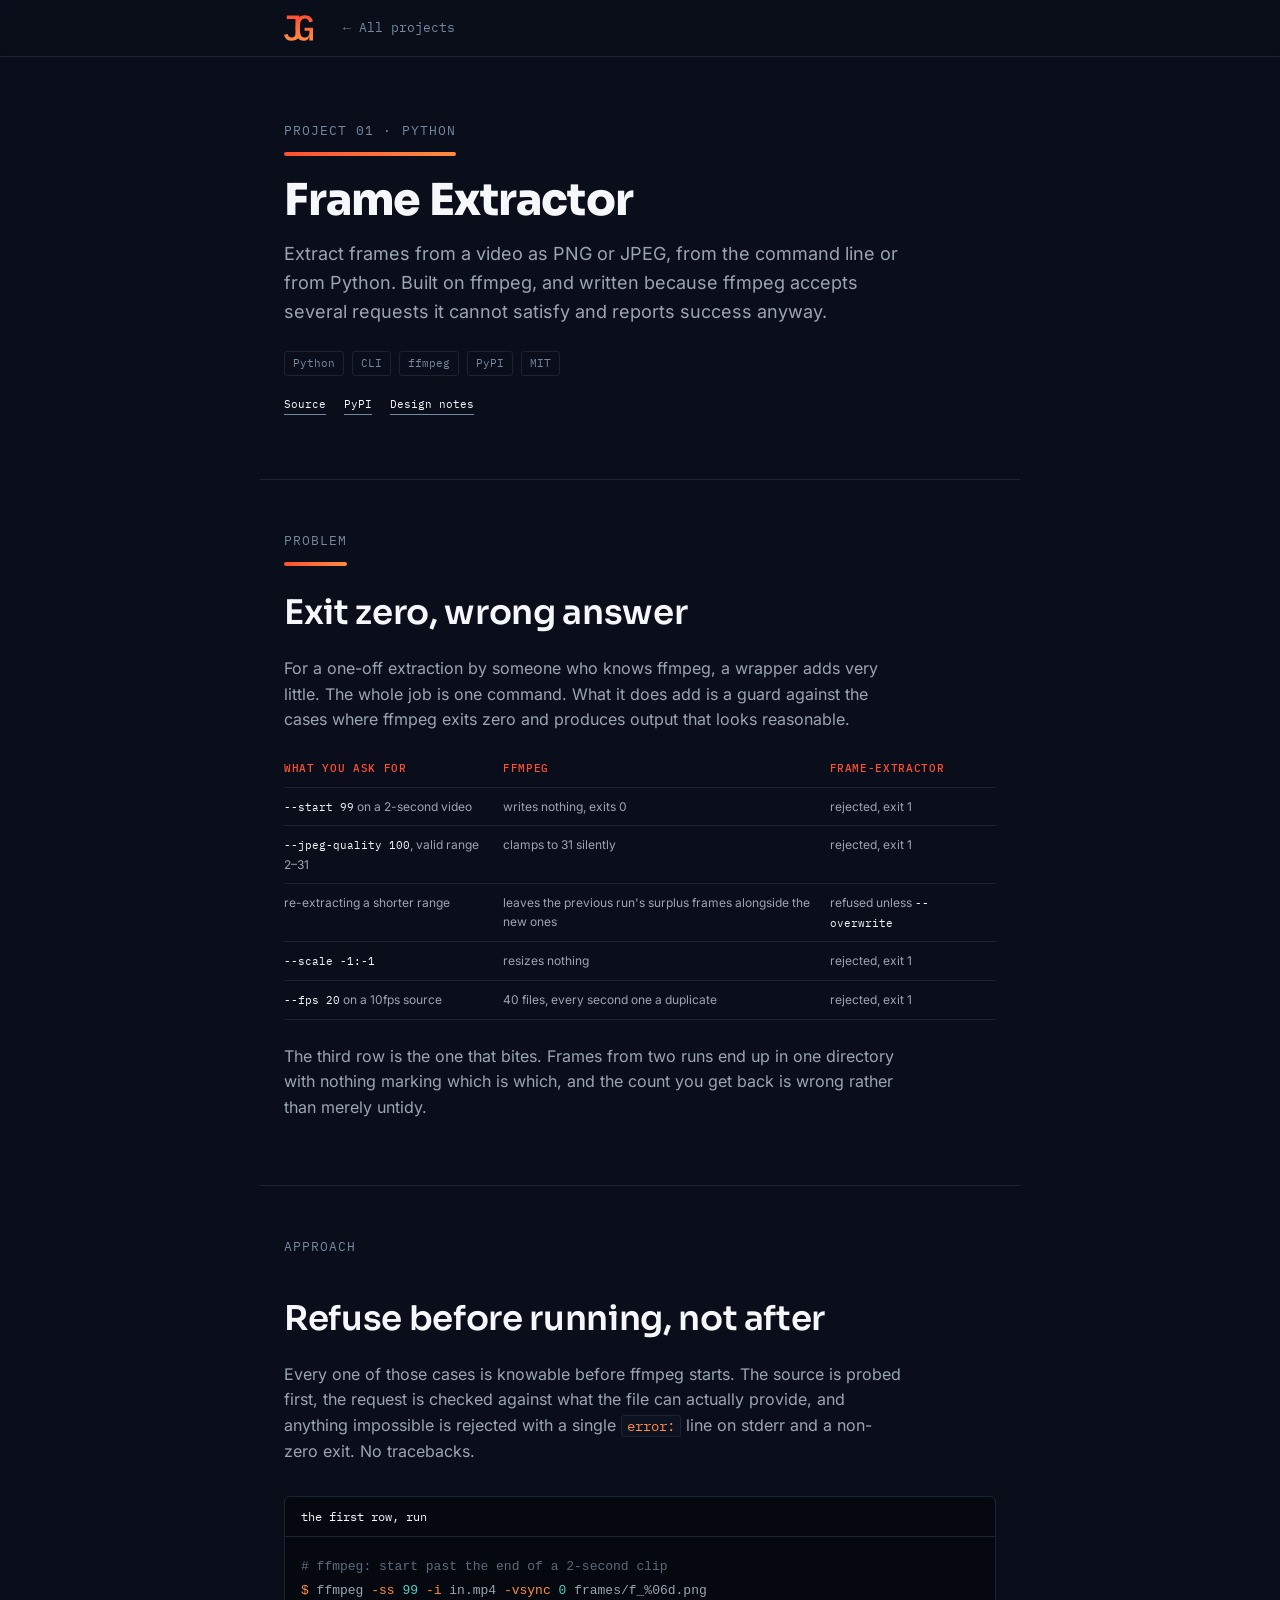
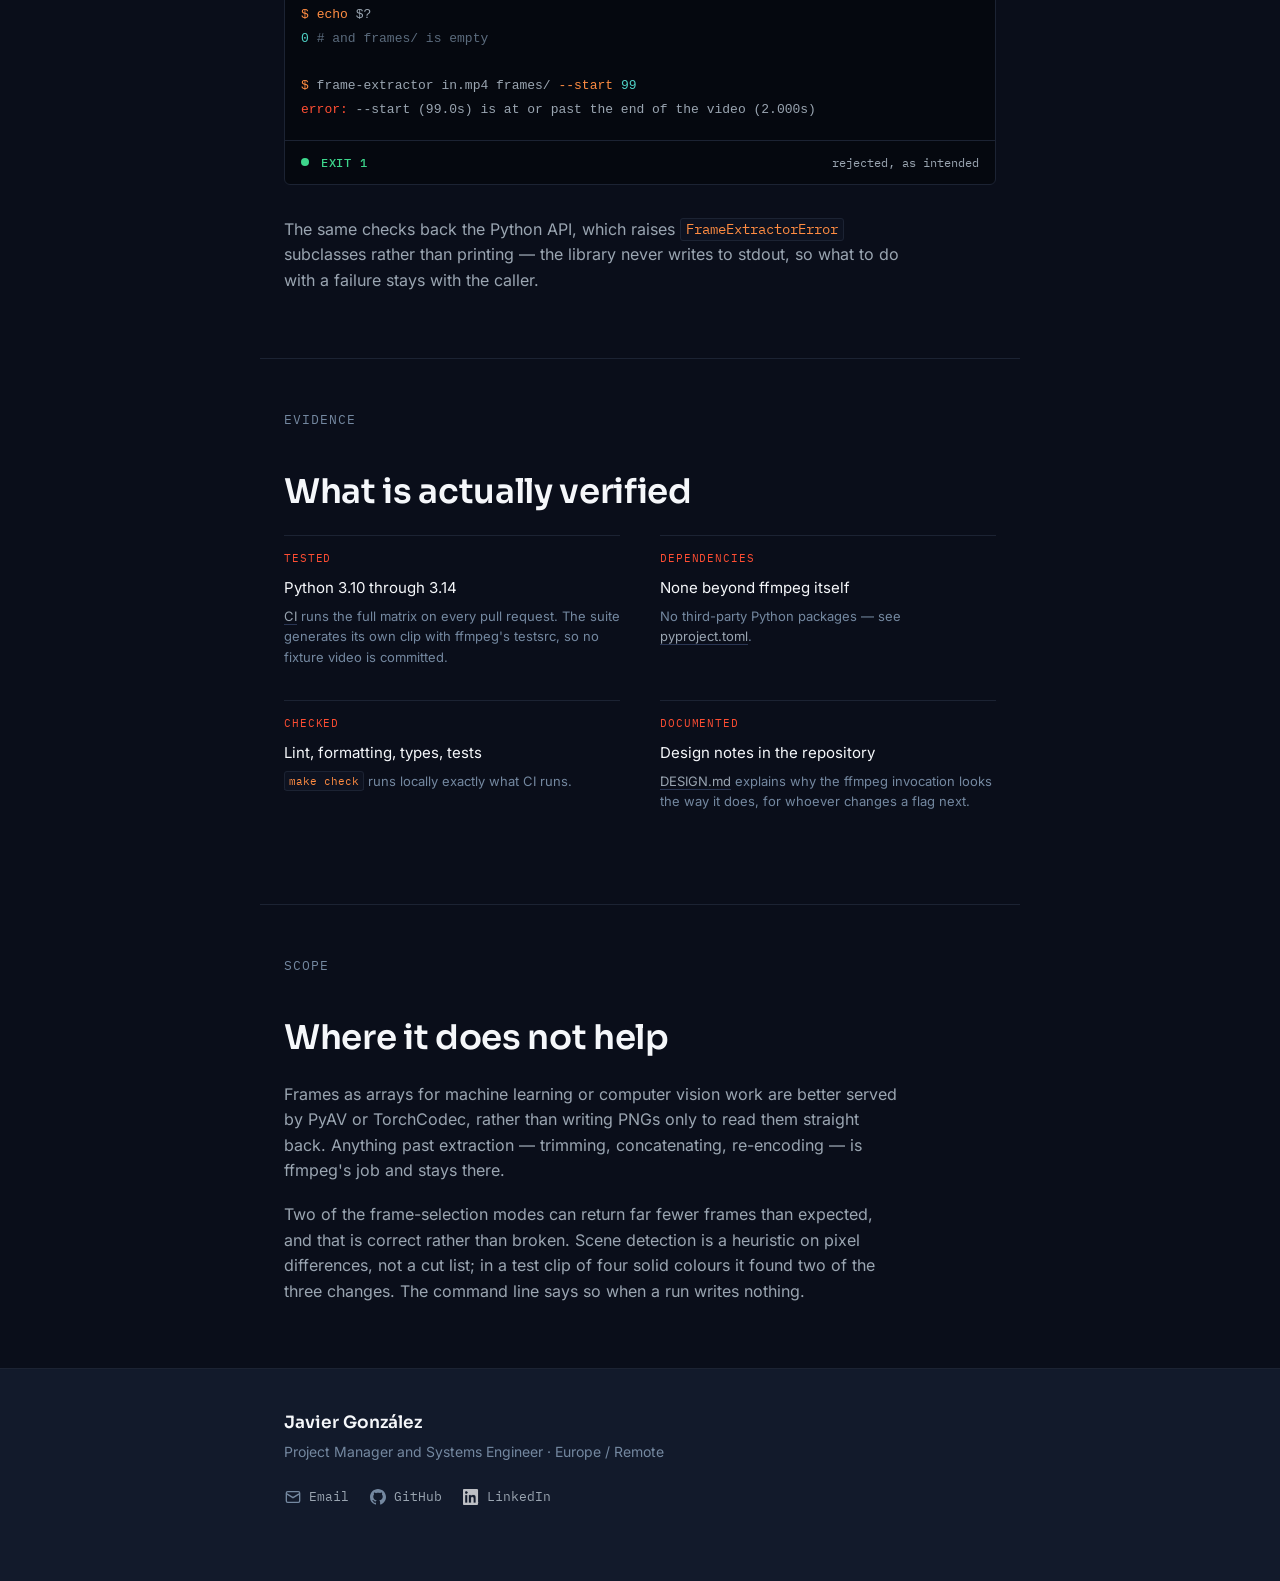
==== commit 27f2c7d8: "fix: valid markup and mobile layout - Demote the terminal bar to a div. A figure permits one figcapt" ====
--- a/projects/frame-extractor/index.html
+++ b/projects/frame-extractor/index.html
@@ -153,9 +153,9 @@
            purpose: whitespace is significant there, so wrapping
            the source would add real breaks to the output. -->
       <figure class="term">
-        <figcaption class="term__bar">
+        <div class="term__bar">
           <span class="term__label">the first row, run</span>
-        </figcaption>
+        </div>
         <pre class="term__code"><code><span class="tok-c"># ffmpeg: start past the end of a 2-second clip</span>
 <span class="tok-p">$</span> ffmpeg <span class="tok-k">-ss</span> <span class="tok-n">99</span> <span class="tok-k">-i</span> in.mp4 <span class="tok-k">-vsync</span> <span class="tok-n">0</span> frames/f_%06d.png
 <span class="tok-p">$</span> <span class="tok-k">echo</span> $?
--- a/assets/css/nav.css
+++ b/assets/css/nav.css
@@ -36,7 +36,7 @@
 
 .nav__list {
   display: flex;
-  flex-wrap: wrap;
+  flex-wrap: nowrap;
   align-items: center;
   gap: 2px;
   margin: 0;
@@ -82,7 +82,8 @@
   }
 
   .nav__list a {
-    padding: 6px 7px;
-    font-size: 12px;
+    padding: 6px 5px;
+    font-size: 11px;
+    letter-spacing: 0;
   }
 }
--- a/assets/css/projects.css
+++ b/assets/css/projects.css
@@ -47,7 +47,7 @@
 
 .project__desc {
   color: var(--text-secondary);
-  font-size: 15px;
+  font-size: 14px;
   margin: 0 0 20px;
   flex-grow: 1;
 }
--- a/assets/css/detail.css
+++ b/assets/css/detail.css
@@ -107,11 +107,12 @@
 
 /* Screenshots and diagrams */
 .detail__figure {
-  margin: 28px 0 0;
+  margin: 28px 0;
 }
 
 .detail__figure img {
   width: 100%;
+  height: auto;
   border: 1px solid var(--line);
   border-radius: var(--radius);
   background: var(--surface);
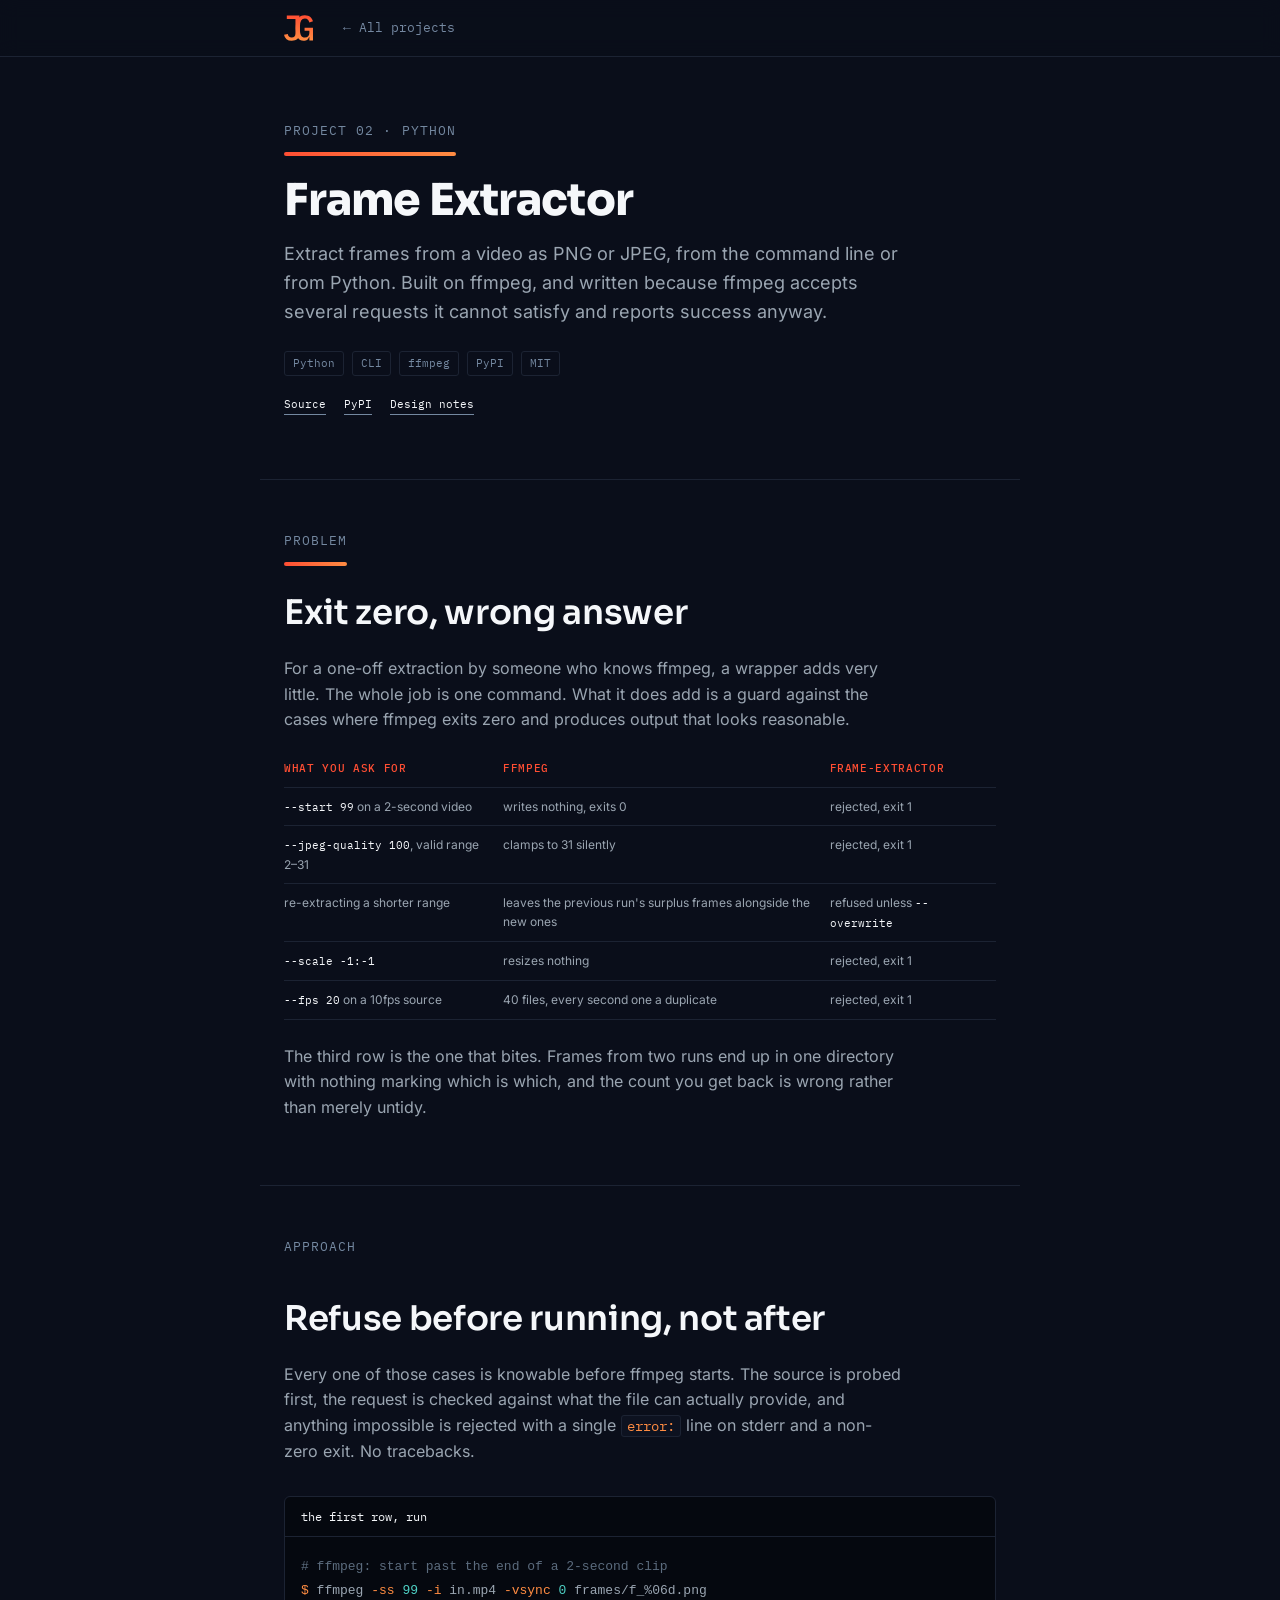
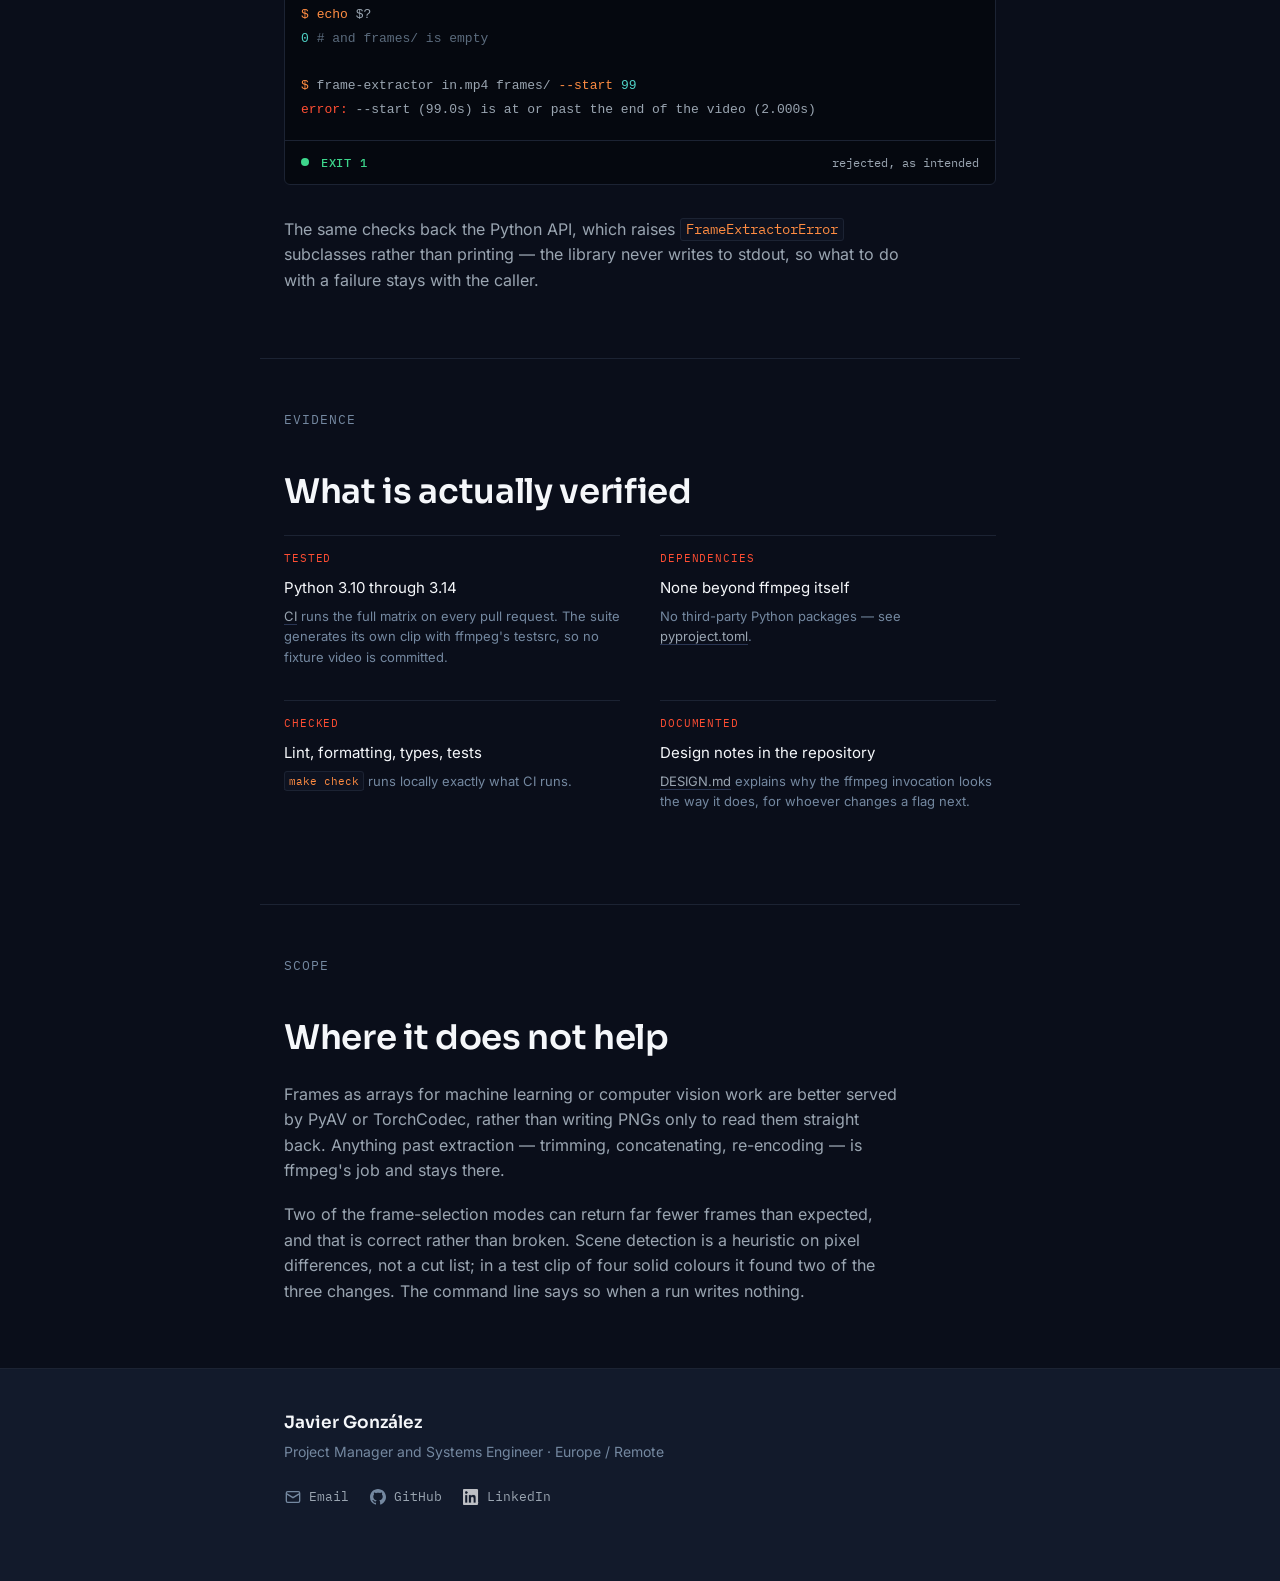
==== commit 0ca5fb40: "feat: add hdlsnip.nvim detail page - Add the page as project 01, following the problem, approach,   " ====
--- a/projects/frame-extractor/index.html
+++ b/projects/frame-extractor/index.html
@@ -50,7 +50,7 @@
   <main id="main">
 
     <header class="section detail__head">
-      <p class="eyebrow">Project 01 &middot; Python</p>
+      <p class="eyebrow">Project 02 &middot; Python</p>
       <h1 class="detail__title">Frame Extractor</h1>
       <p class="detail__lead">
         Extract frames from a video as PNG or JPEG, from the command
--- a/assets/css/tokens.css
+++ b/assets/css/tokens.css
@@ -15,7 +15,6 @@
   --accent-2: #FF8C42;
 
   --signal: #3DD68C;
-  --info: #8B7BFF;
 
   /* Syntax, for code panels. */
   --tok-kw: #FF8C42;
--- a/assets/css/nav.css
+++ b/assets/css/nav.css
@@ -77,8 +77,13 @@
 }
 
 @media (max-width: 460px) {
-  .nav__mark {
-    display: none;
+  .nav__mark img {
+    width: 23px;
+    height: 21px;
+  }
+
+  .nav__inner {
+    gap: 12px;
   }
 
   .nav__list a {
--- a/assets/css/projects.css
+++ b/assets/css/projects.css
@@ -240,3 +240,113 @@
 .tok-fn {
   color: var(--tok-fn);
 }
+
+/* Code blocks carry no syntax palette. The frame stays neutral, the
+   structure being compared is lifted out of it, only what differs
+   takes the accent, and the variant label sits apart from both. */
+.term__code .hl-body {
+  color: var(--text-primary);
+}
+
+.term__code .hl {
+  color: var(--accent-2);
+  font-weight: 500;
+}
+
+/* Literal rather than a token, so it survives --info being pruned. */
+.term__code .hl-cfg {
+  color: #8B7BFF;
+  font-weight: 500;
+}
+
+/* Key phrases lift out of the body colour without taking the accent,
+   which stays reserved for links and markers. */
+.detail__lead .key,
+.detail__text .key {
+  color: var(--text-primary);
+  font-weight: 500;
+}
+
+/* Long headings break where the sense breaks, but only when there is
+   room for the break to help. */
+@media (max-width: 560px) {
+  .title-break {
+    display: none;
+  }
+}
+
+/* Fact cards: the project-card treatment without the hover lift,
+   since these do not go anywhere. */
+.facts {
+  display: grid;
+  gap: 20px;
+  grid-template-columns: repeat(auto-fit, minmax(260px, 1fr));
+  list-style: none;
+  margin: 0;
+  padding: 0;
+}
+
+.fact {
+  display: flex;
+  flex-direction: column;
+  padding: 24px 22px 22px;
+  border: 1px solid var(--line);
+  border-radius: var(--radius);
+  background: var(--surface);
+}
+
+.fact__label {
+  font-family: var(--font-mono);
+  font-size: 15px;
+  font-weight: 500;
+  color: var(--accent);
+  margin: 0 0 12px;
+}
+
+.fact__name {
+  font-family: var(--font-display);
+  font-weight: 600;
+  font-size: 17px;
+  margin: 0 0 10px;
+}
+
+.fact__desc {
+  color: var(--text-secondary);
+  font-size: 14px;
+  margin: 0;
+}
+
+/* Demo videos. Framed like the code panels, so a recording and a
+   listing read as the same kind of evidence. */
+.demo {
+  margin: 28px 0;
+}
+
+.demo video {
+  display: block;
+  width: 100%;
+  height: auto;
+  border: 1px solid var(--line);
+  border-radius: var(--radius);
+  background: #05080F;
+}
+
+.demo__caption {
+  display: flex;
+  flex-wrap: wrap;
+  align-items: baseline;
+  gap: 4px 12px;
+  margin-top: 10px;
+  font-family: var(--font-mono);
+  font-size: 12px;
+}
+
+.demo__verdict {
+  font-weight: 500;
+  letter-spacing: 0.06em;
+  color: var(--accent);
+}
+
+.demo__meta {
+  color: var(--text-secondary);
+}
